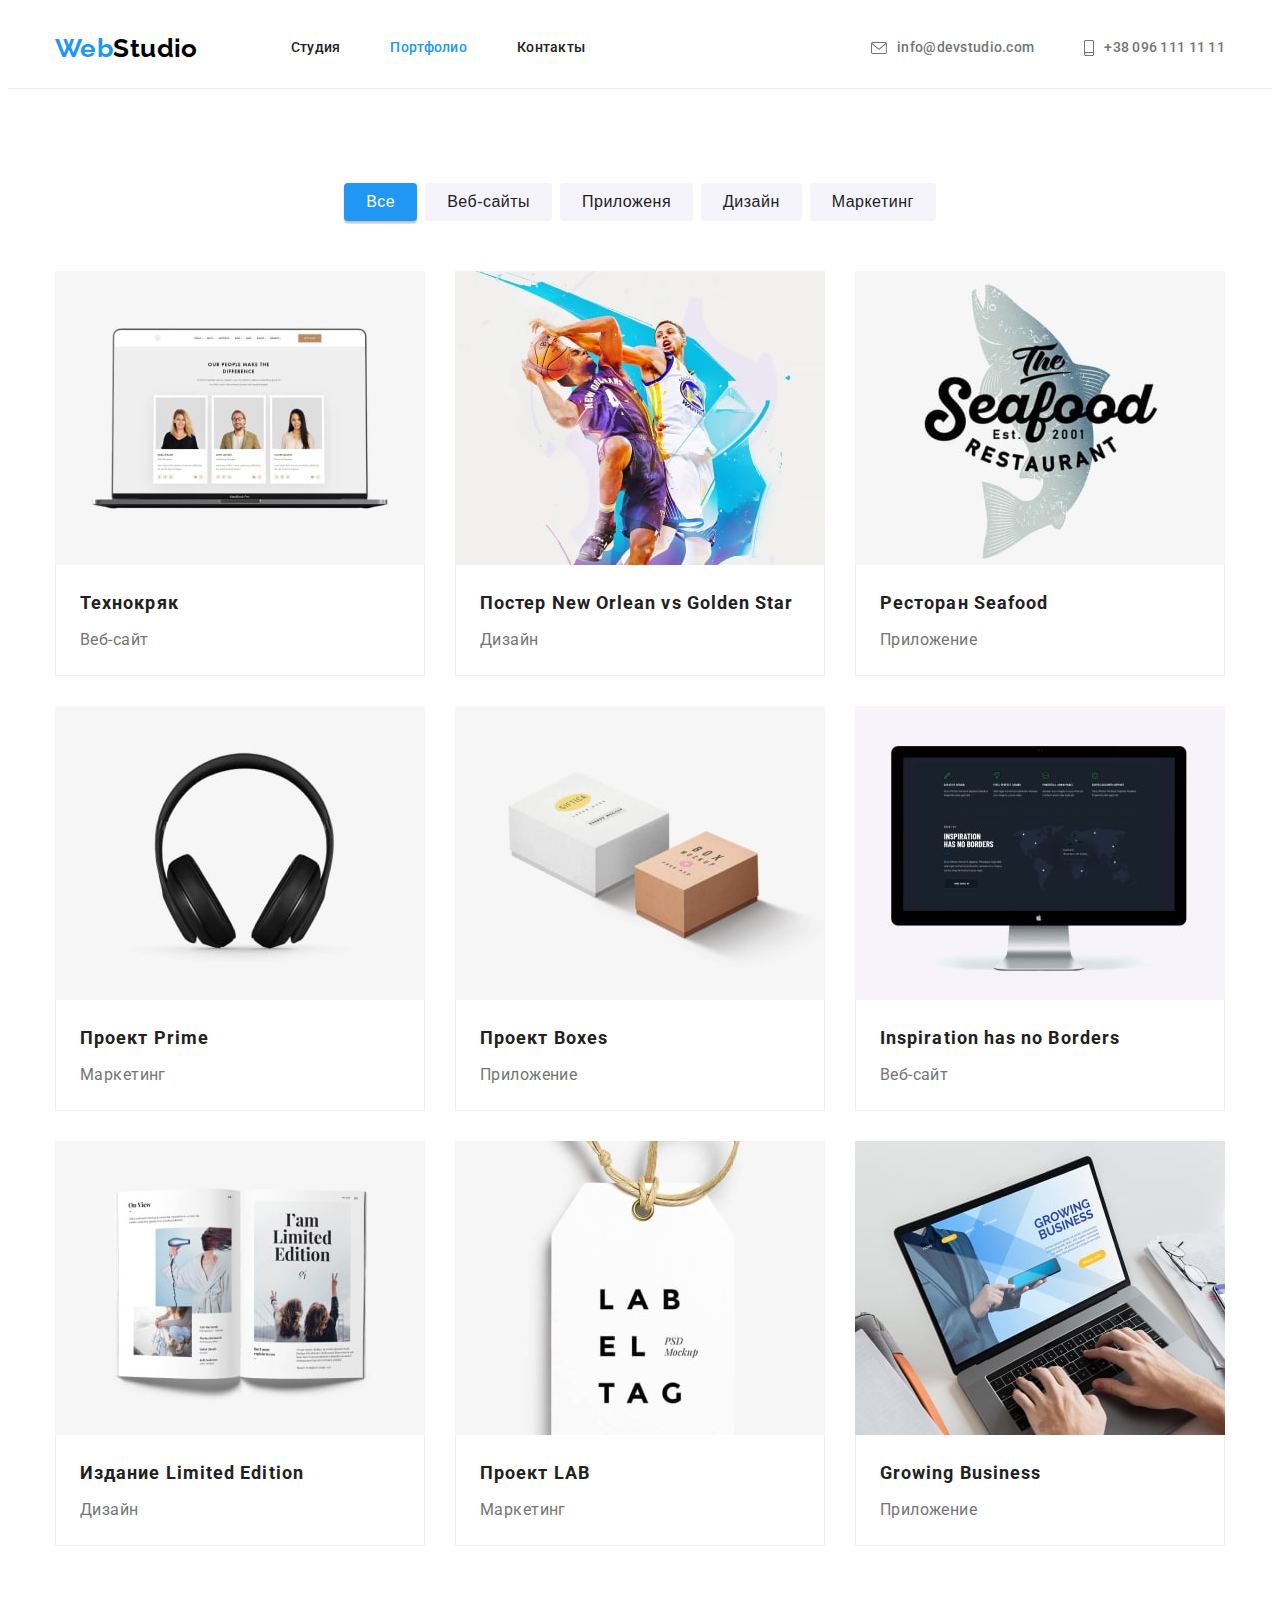
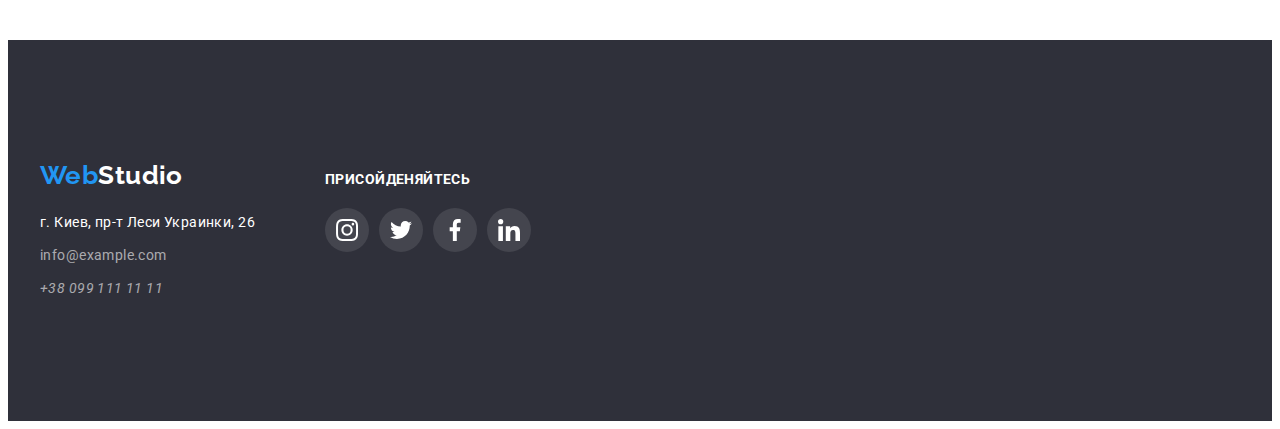
==== portfolio.html @ d9e4a41f "Initial commit" ====
<!DOCTYPE html>
<html lang="ru">
  <head>
    <meta charset="UTF-8" />
    <meta http-equiv="X-UA-Compatible" content="IE=edge" />
    <meta name="viewport" content="width=device-width, initial-scale=1.0" />
    <title>WebStudio</title>
    <link rel="preconnect" href="https://fonts.googleapis.com" />
    <link rel="preconnect" href="https://fonts.gstatic.com" crossorigin />
    <link
      rel="stylesheet"
      href="https://cdnjs.cloudflare.com/ajax/libs/modern-normalize/1.1.0/modern-normalize.min.css"
      integrity="sha512-wpPYUAdjBVSE4KJnH1VR1HeZfpl1ub8YT/NKx4PuQ5NmX2tKuGu6U/JRp5y+Y8XG2tV+wKQpNHVUX03MfMFn9Q=="
      crossorigin="anonymous"
      referrerpolicy="no-referrer"
    />
    <link
      href="https://fonts.googleapis.com/css2?family=Raleway:wght@700&family=Roboto:wght@400;500;700;900&display=swap"
      rel="stylesheet"
    />
    <link rel="stylesheet" href="./css/styles.css" />
  </head>
  <body>
    <!-------------------- header -------------------->
    <header class="header-portfolio">
      <div class="header-container container">
        <nav class="header-nav header-container">
          <a href="./index.html" class="header-logo logo link" lang="en"
            ><span class="logo-part">Web</span>Studio</a
          >
          <ul class="header-list list header-container">
            <li class="header-item">
              <a href="./index.html" class="header-link header link accent"
                >Студия</a
              >
            </li>
            <li class="header-item">
              <a
                href="./portfolio.html"
                class="header-link header link accent current"
                >Портфолио</a
              >
            </li>
            <li class="header-item">
              <a href="" class="header-link header link accent">Контакты</a>
            </li>
          </ul>
        </nav>
        <ul class="header-address list header-container">
          <li class="header-contact">
            <a
              href="mailto:info@devstudio.com"
              class="header-mail header link accent"
            >
              <svg class="mail-logo icon" width="16" height="12">
                <use href="./images/icon-svg.svg#icon-mail"></use>
              </svg>
              info@devstudio.com
            </a>
          </li>
          <li class="header-contact">
            <a href="tel:+380961111111" class="header-tel header link accent">
              <svg class="phone-logo icon" width="10" height="16">
                <use href="./images/icon-svg.svg#icon-phone"></use>
              </svg>
              +38 096 111 11 11</a
            >
          </li>
        </ul>
      </div>
    </header>
    <!-------------------- portfolio -------------------->
    <main>
      <section class="section">
        <div class="container">
          <h1 class="title-portfolio visually-hidden">portfolio</h1>
          <ul class="porfolio-list-button">
            <li class="porfolio-item list">
              <button type="button" class="portfolio-button portfolio-current">
                Все
              </button>
            </li>
            <li class="porfolio-item list">
              <button type="button" class="portfolio-button">Веб-сайты</button>
            </li>
            <li class="porfolio-item list">
              <button type="button" class="portfolio-button">Приложеня</button>
            </li>
            <li class="porfolio-item list">
              <button type="button" class="portfolio-button">Дизайн</button>
            </li>
            <li class="porfolio-item list">
              <button type="button" class="portfolio-button">Маркетинг</button>
            </li>
          </ul>
          <ul class="portfolio-list">
            <li class="portfolio-item-after list">
              <a href="" class="portfolio-link link">
                <img
                  src="./images/portfolio/technoquack.jpg"
                  alt="technoquack"
                  width="370"
                  height="294"
                  class="portfolio-img"
                />
                <div class="portfolio-card">
                  <h2 class="portfolio-title">Технокряк</h2>
                  <p class="portfolio-text">Веб-сайт</p>
                </div>
              </a>
            </li>
            <li class="portfolio-item-after list">
              <a href="" class="portfolio-link link">
                <img
                  src="./images/portfolio/neworleanvsgoldenstar.jpg"
                  alt="neworleanvsgoldenstar"
                  width="370"
                  height="294"
                  class="portfolio-img"
                />
                <div class="portfolio-card">
                  <h2 class="portfolio-title">
                    Постер New Orlean vs Golden Star
                  </h2>
                  <p class="portfolio-text">Дизайн</p>
                </div>
              </a>
            </li>
            <li class="portfolio-item-after list">
              <a href="" class="portfolio-link link">
                <img
                  src="./images/portfolio/seafood.jpg"
                  alt="seafood"
                  width="370"
                  height="294"
                  class="portfolio-img"
                />
                <div class="portfolio-card">
                  <h2 class="portfolio-title">Ресторан Seafood</h2>
                  <p class="portfolio-text">Приложение</p>
                </div>
              </a>
            </li>
            <li class="portfolio-item-after list">
              <a href="" class="portfolio-link link">
                <img
                  src="./images/portfolio/prime.jpg"
                  alt="prime"
                  width="370"
                  height="294"
                  class="portfolio-img"
                />
                <div class="portfolio-card">
                  <h2 class="portfolio-title">Проект Prime</h2>
                  <p class="portfolio-text">Маркетинг</p>
                </div>
              </a>
            </li>
            <li class="portfolio-item-after list">
              <a href="" class="portfolio-link link">
                <img
                  src="./images/portfolio/boxes.jpg"
                  alt="boxes"
                  width="370"
                  height="294"
                  class="portfolio-img"
                />
                <div class="portfolio-card">
                  <h2 class="portfolio-title">Проект Boxes</h2>
                  <p class="portfolio-text">Приложение</p>
                </div>
              </a>
            </li>
            <li class="portfolio-item-after list">
              <a href="" class="portfolio-link link">
                <img
                  src="./images/portfolio/inspirationborders.jpg"
                  alt="inspirationhasnoborders"
                  width="370"
                  height="294"
                  class="portfolio-img"
                />
                <div class="portfolio-card">
                  <h2 class="portfolio-title">Inspiration has no Borders</h2>
                  <p class="portfolio-text po">Веб-сайт</p>
                </div>
              </a>
            </li>
            <li class="portfolio-item-after list">
              <a href="" class="portfolio-link link">
                <img
                  src="./images/portfolio/limitededition.jpg"
                  alt="limitededition"
                  width="370"
                  height="294"
                  class="portfolio-img"
                />
                <div class="portfolio-card">
                  <h2 class="portfolio-title">Издание Limited Edition</h2>
                  <p class="portfolio-text">Дизайн</p>
                </div>
              </a>
            </li>
            <li class="portfolio-item-after list">
              <a href="" class="portfolio-link link">
                <img
                  src="./images/portfolio/lab.jpg"
                  alt="labproject"
                  width="370"
                  height="294"
                  class="portfolio-img"
                />
                <div class="portfolio-card">
                  <h2 class="portfolio-title">Проект LAB</h2>
                  <p class="portfolio-text">Маркетинг</p>
                </div>
              </a>
            </li>
            <li class="portfolio-item-after list">
              <a href="" class="portfolio-link link">
                <img
                  src="./images/portfolio/growingbusiness.jpg"
                  alt="growingbusiness"
                  width="370"
                  height="294"
                  class="portfolio-img"
                />
                <div class="portfolio-card">
                  <h2 class="portfolio-title">Growing Business</h2>
                  <p class="portfolio-text">Приложение</p>
                </div>
              </a>
            </li>
          </ul>
        </div>
      </section>
    </main>
    <!-----------------------contacts-footer-------------------->
      <div class="footer-container footer">
      <footer class="container footer footer-container ">
        <div class="footer-secsion " >
        <a href="./index.html" class="footer-logo logo link" lang="en"
            ><span class="logo-part">Web</span>Studio</a
          >
        <address class="contact-footer ">
          <ul class="contact-list list">
            <li class="contact-item">
              <a
                href="https://goo.gl/maps/FX4csDSYSpoSxQZz6"
                target="_blank"
                rel="noopener nofollow noreferrer"
                class="contact-link contact link btn-accent"
              >
                г. Киев, пр-т Леси Украинки, 26
              </a>
            </li>
            <li class="contact-item">
              <a href="mailto:info@example.com" class="contact-mail contact link btn-accent"
                >info@example.com</a
              >
            </li>
            <li class="contact-item">
              <a href="tel:+380991111111" class="contact-tel contact link btn-accent"
                >+38 099 111 11 11</a
              >
            </li>
          </ul>
          </address>
        </div>
        <!-------------------- contacts-footer-soc --------------------->
        <div>
          <p class="text-footer-soc">Присойденяйтесь</p>
            <ul class="list list-footer-soc">
              <li class="item-footer-soc">
                <a href="" target="_blank" rel="noreferrer nofollow noopener" class="link link-footer-soc">
                  <svg class="icon-footer-soc">
                    <use href="./images/icon-svg.svg#icon-instagram"></use>
                  </svg>
                </a>
              </li>
              <li class="item-footer-soc">
                <a href="" target="_blank" rel="noreferrer nofollow noopener" class="link link-footer-soc">
                  <svg class="icon-footer-soc">
                    <use href="./images/icon-svg.svg#icon-twitter"></use>
                  </svg>
                </a>
              </li>
              <li class="item-footer-soc">
                <a href="" target="_blank" rel="noreferrer nofollow noopener" class="link link-footer-soc">
                  <svg class="icon-footer-soc">
                    <use href="./images/icon-svg.svg#icon-facebook"></use>
                  </svg>
                </a>
              </li>
              <li class="item-footer-soc">
                <a href="" target="_blank" rel="noreferrer nofollow noopener" class="link link-footer-soc">
                  <svg class="icon-footer-soc">
                    <use href="./images/icon-svg.svg#icon-linkedin"></use>
                  </svg>
                </a>
              </li>
            </ul>
        </div>
      </div>
    </section>
    </body>
  </html>
---- css/styles.css ----
:root {
  --background-white-color: #fff;
  --accent-blue-color: #2196f3;
  --text-link-color: #212121;
  --logo-black-color: #000000;
  --hero-white-color: #fff;
  --background-hero-color: #2f303a; /*тимчасово*/
  --main-body-color: #757575;
  --btn-black-color: #212121;
  --btn-back-color: #2196f3;
  --btn-white-color: #fff;
  --header-link-color: #212121;
  --personal-back-color: #f5f4fa;
  --footer-contact-color: rgba(255, 255, 255, 0.6);
  --footer-text-white: #fff;
  --portfolio-btn-background-color: #f5f4fa;
  --portfolio-btn-txt-color: #212121;
  --btn-back-hover-color: #188ce8;
  --card-back-personal-color: #fff;
  --card-back-portfolio-color: #fff;
  --icon-color-back: #afb1b8;
  --footer-icon-color: #ffffff;
  --footer-icon-back: rgba(255, 255, 255, 0.1);
  --border-client-icon: #afb1b8;
  --client-icon: #afb1b8;
  --background-benefits-icon: #f5f4fa;
}
body {
  font-family: 'Roboto', sans-serif;
  letter-spacing: 0.03em;
  color: var(--main-body-color);
  font-size: 14px;
  background-color: var(--background-white-color);
}

p,
h1,
h2,
h3,
h4,
h5,
h6 {
  margin: 0;
}
ul {
  margin: 0;
  padding-left: 0;
}
img {
  display: block;
  max-width: 100%;
  height: auto;
}
button {
  display: block;
  margin: 0 auto;
  cursor: pointer;
  border: none;
  border-radius: 4px;
}
.container {
  width: 1200px;
  padding-left: 15px;
  padding-right: 15px;
  margin: 0 auto;
}
.section {
  padding-top: 94px;
  padding-bottom: 94px;
}
.list {
  margin: 0;
  padding-left: 0;
  list-style: none;
}
.link {
  text-decoration: none;
}
.visually-hidden {
  position: absolute;
  white-space: nowrap;
  width: 1px;
  height: 1px;
  overflow: hidden;
  border: 0;
  padding: 0;
  clip: rect(0 0 0 0);
  clip-path: inset(50%);
  margin: -1px;
}
*,
*::before,
*::after {
  box-sizing: border-box;
}

/*-------------------- header ---------------------*/
.header-container {
  display: flex;
  align-items: center;
}
.header-list {
  display: flex;
}
.header-list .header-item + .header-item {
  margin-left: 50px;
}
.header-logo {
  display: inline;
  margin-right: 93px;
}
.logo {
  font-family: 'Raleway', sans-serif;
  color: var(--logo-black-color);
  font-weight: 700;
  font-size: 26px;
  line-height: 1.19;
}
.title {
  font-weight: 700;
  font-size: 36px;
  line-height: 1.16;
  text-align: center;
  color: var(--text-link-color);
}
.header {
  display: flex;
  align-items: center;
  font-weight: 500;
  line-height: 1.14;
  letter-spacing: 0.02em;
}

.header-logo span {
  color: var(--accent-blue-color);
}
.header-link {
  display: block;
  padding-top: 32px;
  padding-bottom: 32px;

  color: var(--header-link-color);
}
.header-address {
  display: flex;
  margin-left: auto;
}
.header-address .header-contact + .header-contact {
  margin-left: 50px;
}
.accent:hover,
.accent:focus {
  color: var(--accent-blue-color);
}
.current {
  color: var(--accent-blue-color);
}
.header-mail,
.header-tel {
  color: var(--main-body-color);
}
.icon {
  margin-right: 10px;
  fill: currentColor;
}
/*-------------------- hero --------------------*/
.hero {
  text-align: center;
  background-color: var(--background-hero-color);
  background-image: linear-gradient(
      rgba(47, 48, 58, 0.4),
      rgba(47, 48, 58, 0.4)
    ),
    url(../images/hero-img.jpg);
  background-repeat: no-repeat;
  background-position: center;
  background-size: cover;
  max-width: 1600px;
  height: 600px;
  margin: 0 auto;

  padding-top: 200px;
  padding-bottom: 200px;
}
.hero-title {
  width: 696px;
  margin-left: auto;
  margin-right: auto;
  margin-bottom: 30px;
  font-weight: 900;
  font-size: 44px;
  line-height: 1.36;
  text-align: center;
  letter-spacing: 0.06em;
  text-transform: uppercase;
  color: var(--hero-white-color);
}
.hero-button {
  padding: 10px 32px;
  border: 0px;

  font-family: inherit;
  font-style: normal;
  font-weight: 700;
  font-size: 16px;
  line-height: 1.88;
  letter-spacing: 0.06em;
  color: var(--btn-white-color);
  background-color: var(--btn-back-color);
  cursor: pointer;
}
.hero-button:hover,
.hero-button:focus {
  background-color: var(--btn-back-hover-color);
  box-shadow: 0px 4px 4px rgba(0, 0, 0, 0.15);
}

/*-------------------- benefits --------------------*/
.benefits-list {
  display: flex;
  column-gap: 30px;
}
.benefits-img {
  display: flex;
  justify-content: center;
  align-items: center;
  gap: 30px;

  width: 270px;
  height: 120px;
  background-color: var(--background-benefits-icon);
  border-radius: 4px;
  margin-bottom: 30px;
}
.benefits-item {
  width: calc((100% - 90px) / 4);
}
.benefits-pre-text {
  margin-bottom: 10px;
  font-size: 14px;
  font-weight: 700;
  line-height: 1.14;
  color: var(--text-link-color);
  text-transform: uppercase;
}
.benefits-text {
  line-height: 1.71;
}
/*-------------------- inform --------------------*/
.inform {
  padding-top: 0;
}
.inform-list {
  display: flex;
  column-gap: 30px;
}
.inform-item {
  width: calc((100% - 60px) / 3);
}
.inform-title {
  margin-bottom: 50px;
}
/*-------------------- personal --------------------*/
.personal {
  background-color: var(--personal-back-color);
}
.personal-list {
  display: flex;
  column-gap: 30px;
}
.personal-item {
  width: calc((100% - 90px) / 4);
  max-width: 100%;
  height: auto;

  background: var(--card-back-personal-color);
  box-shadow: 0px 1px 3px rgba(0, 0, 0, 0.12), 0px 1px 1px rgba(0, 0, 0, 0.14),
    0px 2px 1px rgba(0, 0, 0, 0.2);
  border-radius: 0px 0px 4px 4px;
}
.card-team {
  padding: 30px 0;
}
.personal-name {
  margin-bottom: 10px;
  text-align: center;
  font-weight: 500;
  font-size: 16px;
  line-height: 1.18;
  color: var(--text-link-color);
}
.personal-text {
  text-align: center;
  font-size: 16px;
  line-height: 1.18;
  margin-bottom: 16px;
}
.personal-title {
  margin-bottom: 50px;
}
.personal-soc {
  display: flex;
  justify-content: center;
  gap: 10px;
}
.personal-soc-link {
  display: flex;
  align-items: center;
  justify-content: center;
  width: 44px;
  height: 44px;
  border-radius: 50%;
  color: var(--border-client-icon);
}
.personal-soc-icon {
  fill: currentColor;
  width: 20px;
  height: 20px;
}
.personal-soc-link:hover,
.personal-soc-link:focus {
  background-color: var(--accent-blue-color);
  color: var(--btn-white-color);
}

/*-----------------------client---------------------------- */
.title-client {
  margin-bottom: 50px;
}
.list-client {
  display: flex;
  justify-content: center;
  gap: 30px;
}
.client-link {
  display: flex;
  justify-content: center;
  align-items: center;
  border: 1px solid var(--border-client-icon);
  color: var(--client-icon);
  border-radius: 4px;
  width: 170px;
  height: 92px;
}
.client-link:hover,
.client-link:focus {
  border-color: var(--accent-blue-color);
  color: var(--accent-blue-color);
}

.client-icon {
  fill: currentColor;
  width: 106px;
  height: 60px;
}

/*------------------ contacts-footer ------------*/
.footer-container {
  display: flex;
  align-items: baseline;
}
.footer-secsion {
  margin-right: 70px;
}
.footer {
  background-color: var(--background-hero-color);
  padding: 60px 0;
}
.footer-logo {
  display: block;
  color: var(--hero-white-color);
  margin-bottom: 20px;
}
.logo-part {
  color: var(--accent-blue-color);
}
.contact-item:not(:last-child) {
  font-style: normal;
  margin-bottom: 9px;
}
.contact {
  line-height: 1.71;
}
.contact-mail,
.contact-tel {
  color: rgba(255, 255, 255, 0.6);
}
.contact-link {
  color: var(--footer-text-white);
}
.btn-accent:hover,
.btn-accent:focus {
  color: var(--accent-blue-color);
}

/* ----------------contacts-footer-soc------------------ */

.list-footer-soc {
  display: flex;
  gap: 10px;
}

.text-footer-soc {
  margin-bottom: 20px;

  font-weight: 700;
  font-size: 14px;
  line-height: 1.14;
  letter-spacing: 0.03em;
  text-transform: uppercase;
  color: var(--footer-text-white);
}
.link-footer-soc {
  display: flex;
  align-items: center;
  justify-content: center;
  color: var(--footer-icon-color);

  width: 44px;
  height: 44px;
  border-radius: 50%;
  background-color: var(--footer-icon-back);
  background-repeat: no-repeat;
  background-position: center;
  background-size: cover;
  max-width: 1600px;
  margin: 0 auto;
}
.link-footer-soc:hover,
.link-footer-soc:focus {
  background-color: var(--accent-blue-color);
}
.icon-footer-soc {
  width: 22px;
  height: 22px;
  fill: currentColor;
}
/*--------------------- portfolio --------------------*/
.header-portfolio {
  border-bottom: 1px solid #ececec;
}
.porfolio-list-button {
  display: flex;
  justify-content: center;
  margin-left: auto;
  margin-right: auto;
  margin-bottom: 50px;
  gap: 8px;
}
/* .porfolio-list-button > .porfolio-item:not(:last-child) {
  margin-right: 8px;
} */

.portfolio-list {
  display: flex;
  flex-wrap: wrap;
  gap: 30px;
}
.portfolio-link {
  display: block;
}
.portfolio-link:hover,
.portfolio-link:focus {
  box-shadow: 0px 1px 1px rgba(0, 0, 0, 0.12), 0px 4px 4px rgba(0, 0, 0, 0.06),
    1px 4px 6px rgba(0, 0, 0, 0.16);
}
.portfolio-item-after {
  width: calc((100% - 60px) / 3);
}

.portfolio-card {
  padding: 20px 24px;
  border: 1px solid #eeeeee;
  border-top: 0;
}
.portfolio-title {
  margin-bottom: 4px;

  font-weight: 700;
  font-size: 18px;
  line-height: 2;
  letter-spacing: 0.06em;
  color: var(--text-link-color);
}
.portfolio-text {
  font-size: 16px;
  line-height: 1.88;
  color: var(--main-body-color);
}

.portfolio-button {
  padding: 6px 22px;
  border-radius: 4px;
  border: 0;
  cursor: pointer;

  font-weight: 500;
  font-size: 16px;
  line-height: 1.62;
  background-color: var(--portfolio-btn-background-color);
  color: var(--portfolio-btn-txt-color);
  letter-spacing: 0.03em;
}

.portfolio-button:hover,
.portfolio-button:focus {
  background-color: var(--btn-back-color);
  color: var(--btn-white-color);
  box-shadow: 0px 3px 1px rgba(0, 0, 0, 0.1), 0px 1px 2px rgba(0, 0, 0, 0.08),
    0px 2px 2px rgba(0, 0, 0, 0.12);
}
.portfolio-current {
  background-color: var(--accent-blue-color);
  color: var(--btn-white-color);
  box-shadow: 0px 3px 1px rgba(0, 0, 0, 0.1), 0px 1px 2px rgba(0, 0, 0, 0.08),
    0px 2px 2px rgba(0, 0, 0, 0.12);
}
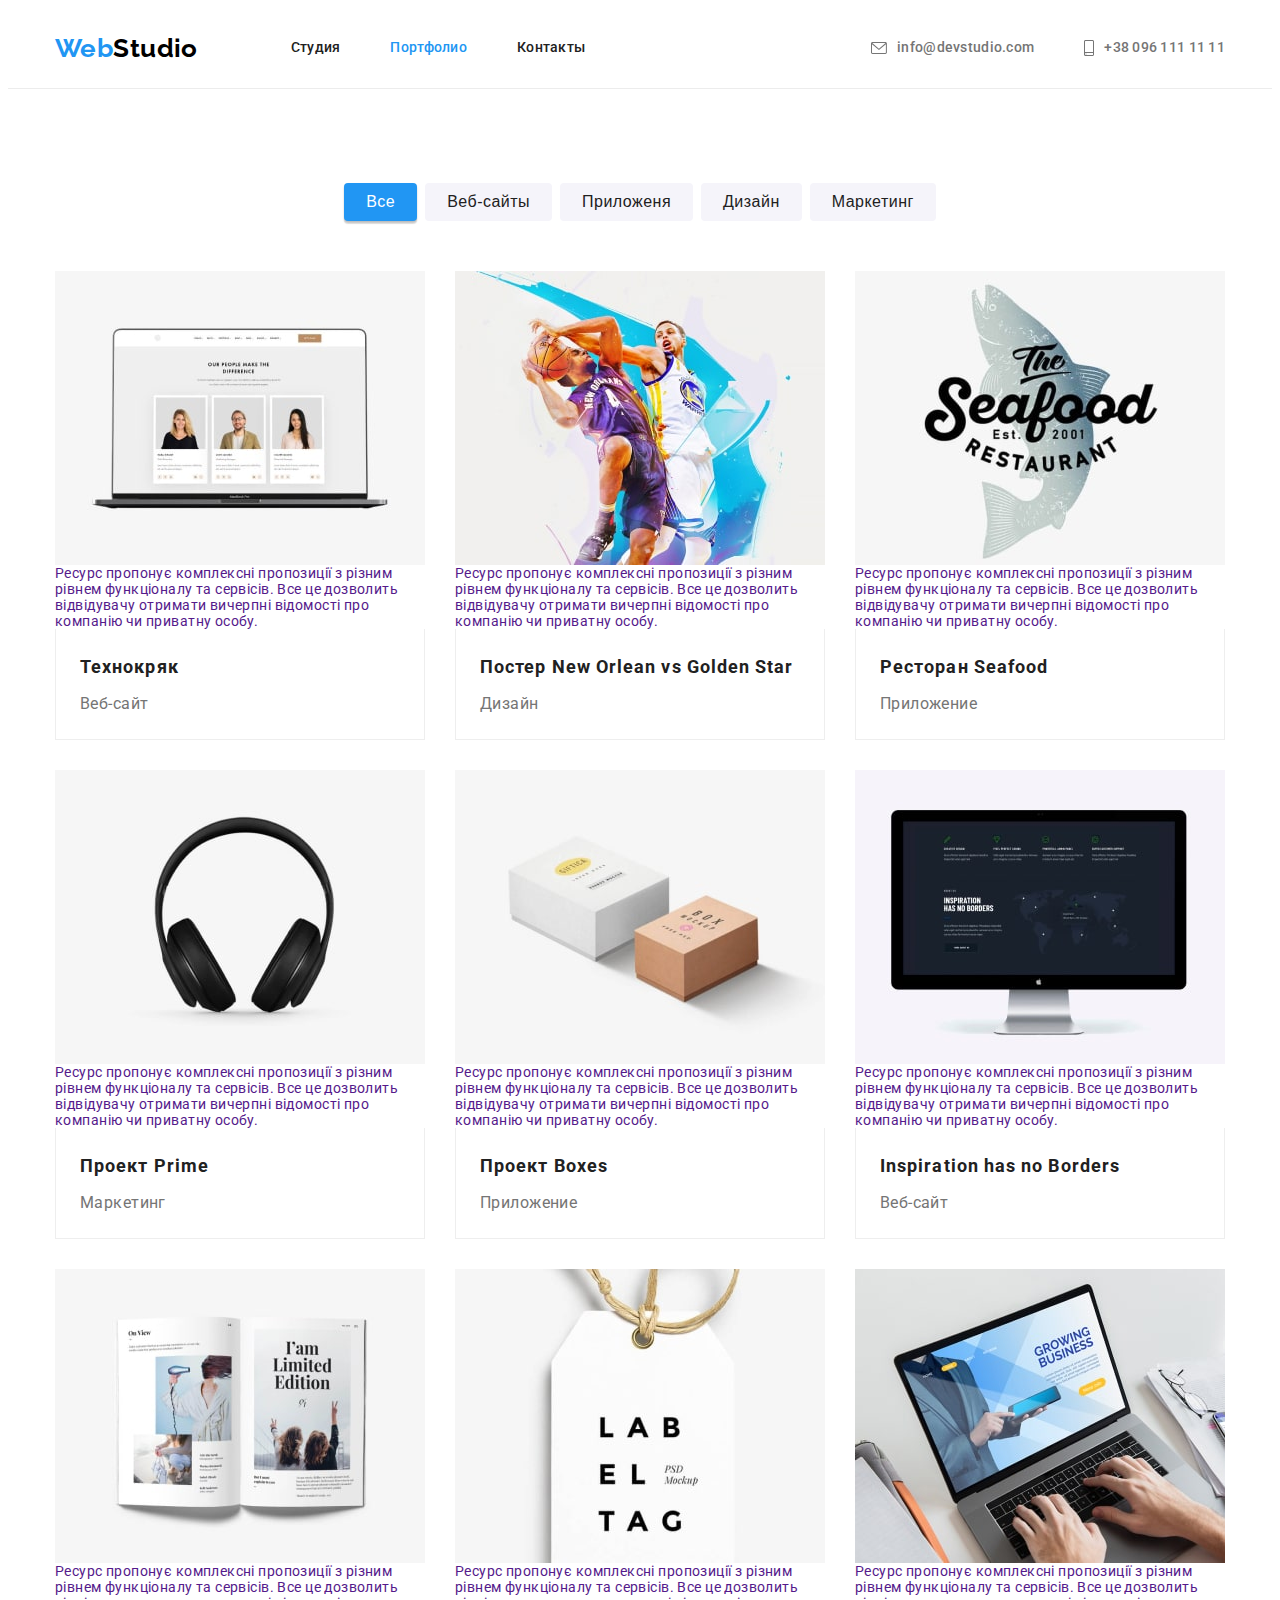
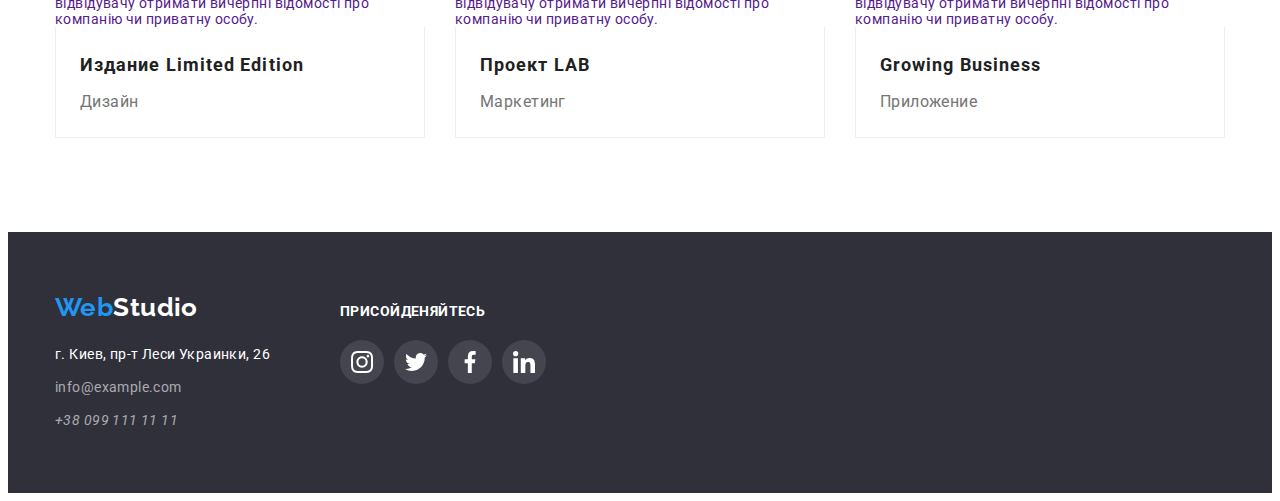
==== commit 76f85b30: "hm-5 finish 1 errore" ====
--- a/portfolio.html
+++ b/portfolio.html
@@ -96,6 +96,7 @@
           <ul class="portfolio-list">
             <li class="portfolio-item-after list">
               <a href="" class="portfolio-link link">
+                <div class="portfolio-thumb">
                 <img
                   src="./images/portfolio/technoquack.jpg"
                   alt="technoquack"
@@ -103,6 +104,8 @@
                   height="294"
                   class="portfolio-img"
                 />
+                <p class="porfolio-overlay">Ресурс пропонує комплексні пропозиції з різним рівнем функціоналу та сервісів. Все це дозволить відвідувачу отримати вичерпні відомості про компанію чи приватну особу.</p>
+                </div>
                 <div class="portfolio-card">
                   <h2 class="portfolio-title">Технокряк</h2>
                   <p class="portfolio-text">Веб-сайт</p>
@@ -111,6 +114,7 @@
             </li>
             <li class="portfolio-item-after list">
               <a href="" class="portfolio-link link">
+                <div class="portfolio-thumb">
                 <img
                   src="./images/portfolio/neworleanvsgoldenstar.jpg"
                   alt="neworleanvsgoldenstar"
@@ -118,6 +122,8 @@
                   height="294"
                   class="portfolio-img"
                 />
+                <p class="porfolio-overlay">Ресурс пропонує комплексні пропозиції з різним рівнем функціоналу та сервісів. Все це дозволить відвідувачу отримати вичерпні відомості про компанію чи приватну особу.</p>
+                </div>
                 <div class="portfolio-card">
                   <h2 class="portfolio-title">
                     Постер New Orlean vs Golden Star
@@ -128,6 +134,7 @@
             </li>
             <li class="portfolio-item-after list">
               <a href="" class="portfolio-link link">
+                <div class="portfolio-thumb">
                 <img
                   src="./images/portfolio/seafood.jpg"
                   alt="seafood"
@@ -135,6 +142,8 @@
                   height="294"
                   class="portfolio-img"
                 />
+                <p class="porfolio-overlay">Ресурс пропонує комплексні пропозиції з різним рівнем функціоналу та сервісів. Все це дозволить відвідувачу отримати вичерпні відомості про компанію чи приватну особу.</p>
+                </div>
                 <div class="portfolio-card">
                   <h2 class="portfolio-title">Ресторан Seafood</h2>
                   <p class="portfolio-text">Приложение</p>
@@ -143,6 +152,7 @@
             </li>
             <li class="portfolio-item-after list">
               <a href="" class="portfolio-link link">
+                <div class="portfolio-thumb">
                 <img
                   src="./images/portfolio/prime.jpg"
                   alt="prime"
@@ -150,6 +160,8 @@
                   height="294"
                   class="portfolio-img"
                 />
+                <p class="porfolio-overlay">Ресурс пропонує комплексні пропозиції з різним рівнем функціоналу та сервісів. Все це дозволить відвідувачу отримати вичерпні відомості про компанію чи приватну особу.</p>
+                </div>
                 <div class="portfolio-card">
                   <h2 class="portfolio-title">Проект Prime</h2>
                   <p class="portfolio-text">Маркетинг</p>
@@ -158,6 +170,7 @@
             </li>
             <li class="portfolio-item-after list">
               <a href="" class="portfolio-link link">
+                <div class="portfolio-thumb">
                 <img
                   src="./images/portfolio/boxes.jpg"
                   alt="boxes"
@@ -165,6 +178,8 @@
                   height="294"
                   class="portfolio-img"
                 />
+                <p class="porfolio-overlay">Ресурс пропонує комплексні пропозиції з різним рівнем функціоналу та сервісів. Все це дозволить відвідувачу отримати вичерпні відомості про компанію чи приватну особу.</p>
+                </div>
                 <div class="portfolio-card">
                   <h2 class="portfolio-title">Проект Boxes</h2>
                   <p class="portfolio-text">Приложение</p>
@@ -173,6 +188,7 @@
             </li>
             <li class="portfolio-item-after list">
               <a href="" class="portfolio-link link">
+                <div class="portfolio-thumb">
                 <img
                   src="./images/portfolio/inspirationborders.jpg"
                   alt="inspirationhasnoborders"
@@ -180,6 +196,8 @@
                   height="294"
                   class="portfolio-img"
                 />
+                <p class="porfolio-overlay">Ресурс пропонує комплексні пропозиції з різним рівнем функціоналу та сервісів. Все це дозволить відвідувачу отримати вичерпні відомості про компанію чи приватну особу.</p>
+                </div>
                 <div class="portfolio-card">
                   <h2 class="portfolio-title">Inspiration has no Borders</h2>
                   <p class="portfolio-text po">Веб-сайт</p>
@@ -188,6 +206,7 @@
             </li>
             <li class="portfolio-item-after list">
               <a href="" class="portfolio-link link">
+                <div class="portfolio-thumb">
                 <img
                   src="./images/portfolio/limitededition.jpg"
                   alt="limitededition"
@@ -195,6 +214,8 @@
                   height="294"
                   class="portfolio-img"
                 />
+                <p class="porfolio-overlay">Ресурс пропонує комплексні пропозиції з різним рівнем функціоналу та сервісів. Все це дозволить відвідувачу отримати вичерпні відомості про компанію чи приватну особу.</p>
+                </div>
                 <div class="portfolio-card">
                   <h2 class="portfolio-title">Издание Limited Edition</h2>
                   <p class="portfolio-text">Дизайн</p>
@@ -203,6 +224,7 @@
             </li>
             <li class="portfolio-item-after list">
               <a href="" class="portfolio-link link">
+                <div class="portfolio-thumb">
                 <img
                   src="./images/portfolio/lab.jpg"
                   alt="labproject"
@@ -210,6 +232,8 @@
                   height="294"
                   class="portfolio-img"
                 />
+                <p class="porfolio-overlay">Ресурс пропонує комплексні пропозиції з різним рівнем функціоналу та сервісів. Все це дозволить відвідувачу отримати вичерпні відомості про компанію чи приватну особу.</p>
+                </div>
                 <div class="portfolio-card">
                   <h2 class="portfolio-title">Проект LAB</h2>
                   <p class="portfolio-text">Маркетинг</p>
@@ -218,6 +242,7 @@
             </li>
             <li class="portfolio-item-after list">
               <a href="" class="portfolio-link link">
+                <div class="portfolio-thumb">
                 <img
                   src="./images/portfolio/growingbusiness.jpg"
                   alt="growingbusiness"
@@ -225,6 +250,8 @@
                   height="294"
                   class="portfolio-img"
                 />
+                <p class="porfolio-overlay">Ресурс пропонує комплексні пропозиції з різним рівнем функціоналу та сервісів. Все це дозволить відвідувачу отримати вичерпні відомості про компанію чи приватну особу.</p>
+                </div>
                 <div class="portfolio-card">
                   <h2 class="portfolio-title">Growing Business</h2>
                   <p class="portfolio-text">Приложение</p>
@@ -236,8 +263,8 @@
       </section>
     </main>
     <!-----------------------contacts-footer-------------------->
-      <div class="footer-container footer">
-      <footer class="container footer footer-container ">
+      <footer class="footer ">
+        <div class="footer-container container">
         <div class="footer-secsion " >
         <a href="./index.html" class="footer-logo logo link" lang="en"
             ><span class="logo-part">Web</span>Studio</a
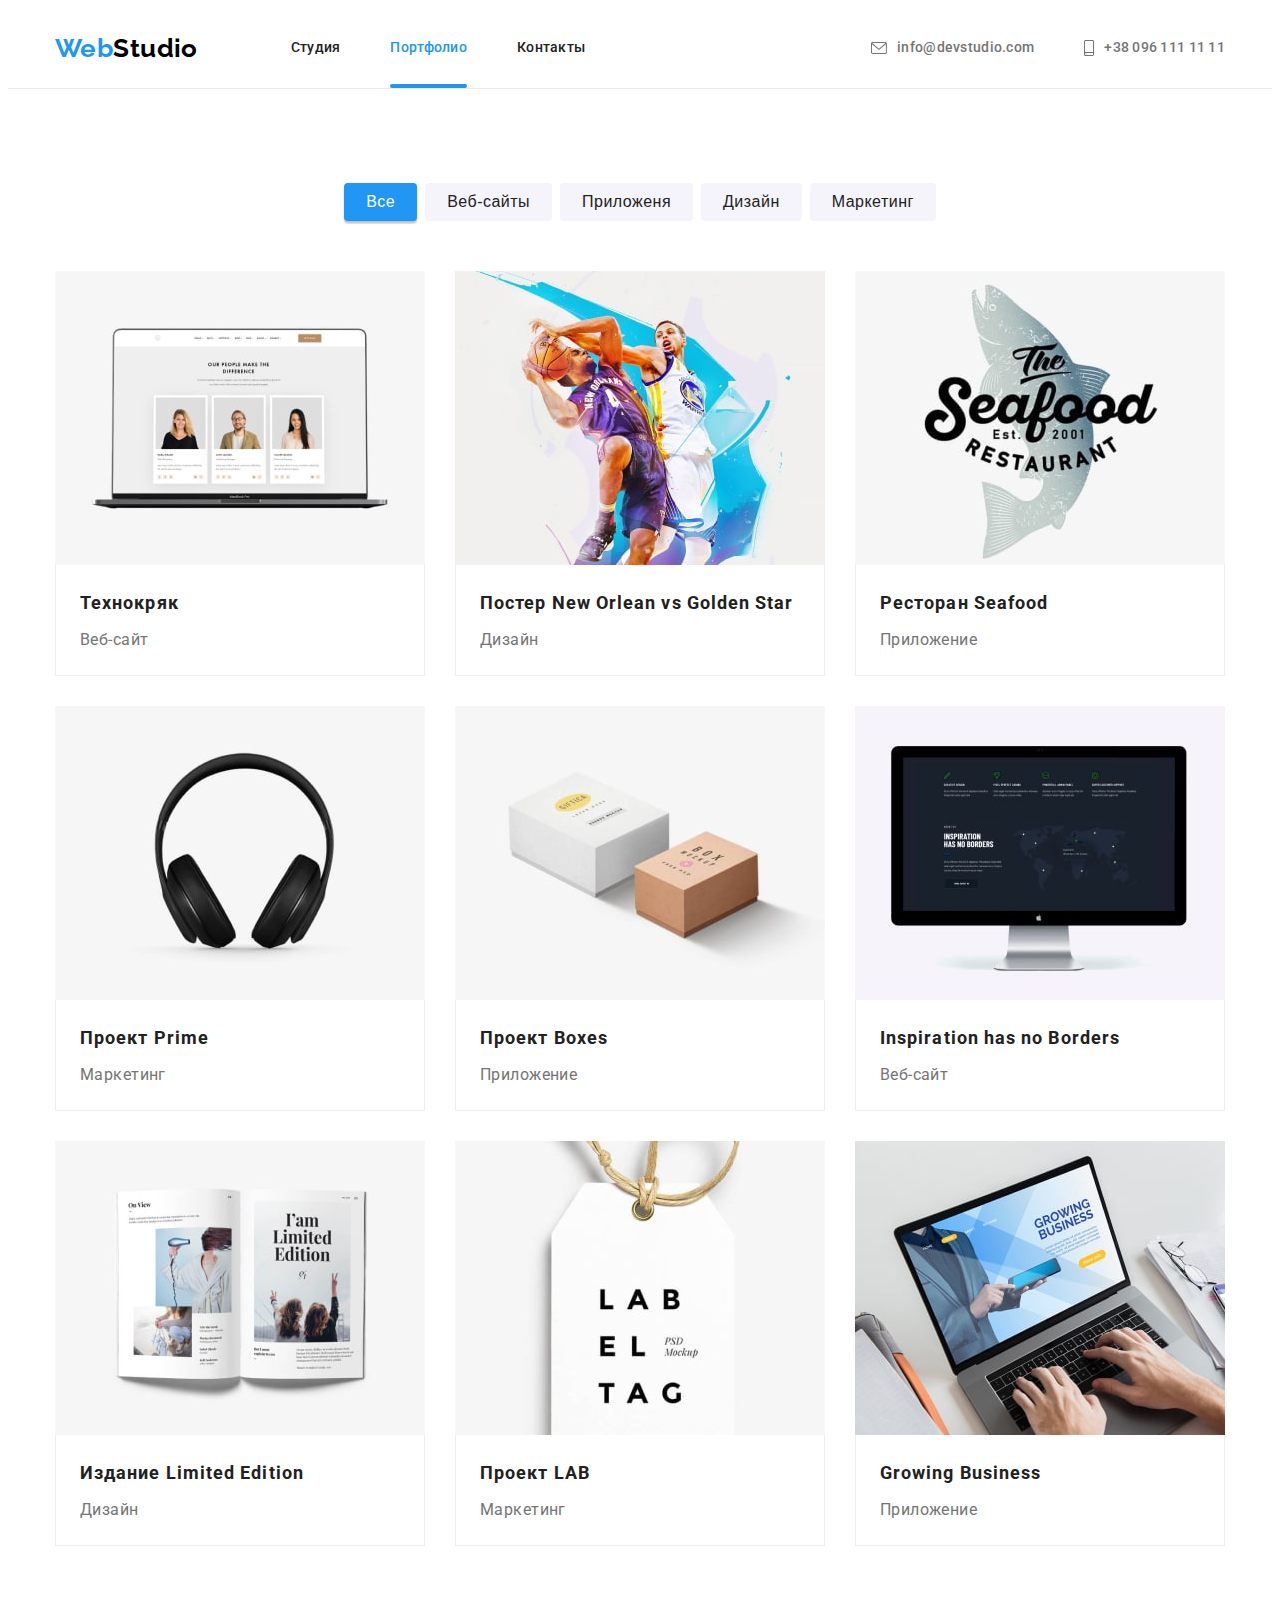
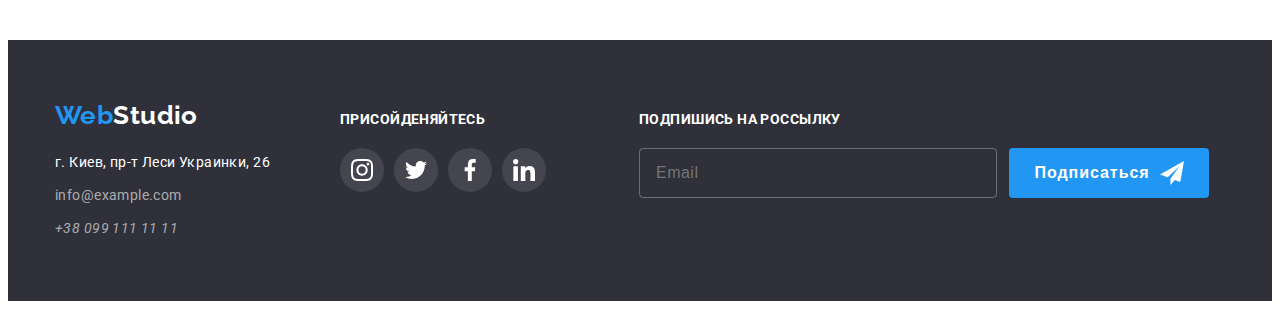
==== commit 22a719ec: "HM5" ====
--- a/portfolio.html
+++ b/portfolio.html
@@ -97,14 +97,18 @@
             <li class="portfolio-item-after list">
               <a href="" class="portfolio-link link">
                 <div class="portfolio-thumb">
-                <img
-                  src="./images/portfolio/technoquack.jpg"
-                  alt="technoquack"
-                  width="370"
-                  height="294"
-                  class="portfolio-img"
-                />
-                <p class="porfolio-overlay">Ресурс пропонує комплексні пропозиції з різним рівнем функціоналу та сервісів. Все це дозволить відвідувачу отримати вичерпні відомості про компанію чи приватну особу.</p>
+                  <img
+                    src="./images/portfolio/technoquack.jpg"
+                    alt="technoquack"
+                    width="370"
+                    height="294"
+                    class="portfolio-img"
+                  />
+                  <p class="porfolio-overlay">
+                    Ресурс пропонує комплексні пропозиції з різним рівнем
+                    функціоналу та сервісів. Все це дозволить відвідувачу
+                    отримати вичерпні відомості про компанію чи приватну особу.
+                  </p>
                 </div>
                 <div class="portfolio-card">
                   <h2 class="portfolio-title">Технокряк</h2>
@@ -115,14 +119,18 @@
             <li class="portfolio-item-after list">
               <a href="" class="portfolio-link link">
                 <div class="portfolio-thumb">
-                <img
-                  src="./images/portfolio/neworleanvsgoldenstar.jpg"
-                  alt="neworleanvsgoldenstar"
-                  width="370"
-                  height="294"
-                  class="portfolio-img"
-                />
-                <p class="porfolio-overlay">Ресурс пропонує комплексні пропозиції з різним рівнем функціоналу та сервісів. Все це дозволить відвідувачу отримати вичерпні відомості про компанію чи приватну особу.</p>
+                  <img
+                    src="./images/portfolio/neworleanvsgoldenstar.jpg"
+                    alt="neworleanvsgoldenstar"
+                    width="370"
+                    height="294"
+                    class="portfolio-img"
+                  />
+                  <p class="porfolio-overlay">
+                    Ресурс пропонує комплексні пропозиції з різним рівнем
+                    функціоналу та сервісів. Все це дозволить відвідувачу
+                    отримати вичерпні відомості про компанію чи приватну особу.
+                  </p>
                 </div>
                 <div class="portfolio-card">
                   <h2 class="portfolio-title">
@@ -135,14 +143,18 @@
             <li class="portfolio-item-after list">
               <a href="" class="portfolio-link link">
                 <div class="portfolio-thumb">
-                <img
-                  src="./images/portfolio/seafood.jpg"
-                  alt="seafood"
-                  width="370"
-                  height="294"
-                  class="portfolio-img"
-                />
-                <p class="porfolio-overlay">Ресурс пропонує комплексні пропозиції з різним рівнем функціоналу та сервісів. Все це дозволить відвідувачу отримати вичерпні відомості про компанію чи приватну особу.</p>
+                  <img
+                    src="./images/portfolio/seafood.jpg"
+                    alt="seafood"
+                    width="370"
+                    height="294"
+                    class="portfolio-img"
+                  />
+                  <p class="porfolio-overlay">
+                    Ресурс пропонує комплексні пропозиції з різним рівнем
+                    функціоналу та сервісів. Все це дозволить відвідувачу
+                    отримати вичерпні відомості про компанію чи приватну особу.
+                  </p>
                 </div>
                 <div class="portfolio-card">
                   <h2 class="portfolio-title">Ресторан Seafood</h2>
@@ -153,14 +165,18 @@
             <li class="portfolio-item-after list">
               <a href="" class="portfolio-link link">
                 <div class="portfolio-thumb">
-                <img
-                  src="./images/portfolio/prime.jpg"
-                  alt="prime"
-                  width="370"
-                  height="294"
-                  class="portfolio-img"
-                />
-                <p class="porfolio-overlay">Ресурс пропонує комплексні пропозиції з різним рівнем функціоналу та сервісів. Все це дозволить відвідувачу отримати вичерпні відомості про компанію чи приватну особу.</p>
+                  <img
+                    src="./images/portfolio/prime.jpg"
+                    alt="prime"
+                    width="370"
+                    height="294"
+                    class="portfolio-img"
+                  />
+                  <p class="porfolio-overlay">
+                    Ресурс пропонує комплексні пропозиції з різним рівнем
+                    функціоналу та сервісів. Все це дозволить відвідувачу
+                    отримати вичерпні відомості про компанію чи приватну особу.
+                  </p>
                 </div>
                 <div class="portfolio-card">
                   <h2 class="portfolio-title">Проект Prime</h2>
@@ -171,14 +187,18 @@
             <li class="portfolio-item-after list">
               <a href="" class="portfolio-link link">
                 <div class="portfolio-thumb">
-                <img
-                  src="./images/portfolio/boxes.jpg"
-                  alt="boxes"
-                  width="370"
-                  height="294"
-                  class="portfolio-img"
-                />
-                <p class="porfolio-overlay">Ресурс пропонує комплексні пропозиції з різним рівнем функціоналу та сервісів. Все це дозволить відвідувачу отримати вичерпні відомості про компанію чи приватну особу.</p>
+                  <img
+                    src="./images/portfolio/boxes.jpg"
+                    alt="boxes"
+                    width="370"
+                    height="294"
+                    class="portfolio-img"
+                  />
+                  <p class="porfolio-overlay">
+                    Ресурс пропонує комплексні пропозиції з різним рівнем
+                    функціоналу та сервісів. Все це дозволить відвідувачу
+                    отримати вичерпні відомості про компанію чи приватну особу.
+                  </p>
                 </div>
                 <div class="portfolio-card">
                   <h2 class="portfolio-title">Проект Boxes</h2>
@@ -189,14 +209,18 @@
             <li class="portfolio-item-after list">
               <a href="" class="portfolio-link link">
                 <div class="portfolio-thumb">
-                <img
-                  src="./images/portfolio/inspirationborders.jpg"
-                  alt="inspirationhasnoborders"
-                  width="370"
-                  height="294"
-                  class="portfolio-img"
-                />
-                <p class="porfolio-overlay">Ресурс пропонує комплексні пропозиції з різним рівнем функціоналу та сервісів. Все це дозволить відвідувачу отримати вичерпні відомості про компанію чи приватну особу.</p>
+                  <img
+                    src="./images/portfolio/inspirationborders.jpg"
+                    alt="inspirationhasnoborders"
+                    width="370"
+                    height="294"
+                    class="portfolio-img"
+                  />
+                  <p class="porfolio-overlay">
+                    Ресурс пропонує комплексні пропозиції з різним рівнем
+                    функціоналу та сервісів. Все це дозволить відвідувачу
+                    отримати вичерпні відомості про компанію чи приватну особу.
+                  </p>
                 </div>
                 <div class="portfolio-card">
                   <h2 class="portfolio-title">Inspiration has no Borders</h2>
@@ -207,14 +231,18 @@
             <li class="portfolio-item-after list">
               <a href="" class="portfolio-link link">
                 <div class="portfolio-thumb">
-                <img
-                  src="./images/portfolio/limitededition.jpg"
-                  alt="limitededition"
-                  width="370"
-                  height="294"
-                  class="portfolio-img"
-                />
-                <p class="porfolio-overlay">Ресурс пропонує комплексні пропозиції з різним рівнем функціоналу та сервісів. Все це дозволить відвідувачу отримати вичерпні відомості про компанію чи приватну особу.</p>
+                  <img
+                    src="./images/portfolio/limitededition.jpg"
+                    alt="limitededition"
+                    width="370"
+                    height="294"
+                    class="portfolio-img"
+                  />
+                  <p class="porfolio-overlay">
+                    Ресурс пропонує комплексні пропозиції з різним рівнем
+                    функціоналу та сервісів. Все це дозволить відвідувачу
+                    отримати вичерпні відомості про компанію чи приватну особу.
+                  </p>
                 </div>
                 <div class="portfolio-card">
                   <h2 class="portfolio-title">Издание Limited Edition</h2>
@@ -225,14 +253,18 @@
             <li class="portfolio-item-after list">
               <a href="" class="portfolio-link link">
                 <div class="portfolio-thumb">
-                <img
-                  src="./images/portfolio/lab.jpg"
-                  alt="labproject"
-                  width="370"
-                  height="294"
-                  class="portfolio-img"
-                />
-                <p class="porfolio-overlay">Ресурс пропонує комплексні пропозиції з різним рівнем функціоналу та сервісів. Все це дозволить відвідувачу отримати вичерпні відомості про компанію чи приватну особу.</p>
+                  <img
+                    src="./images/portfolio/lab.jpg"
+                    alt="labproject"
+                    width="370"
+                    height="294"
+                    class="portfolio-img"
+                  />
+                  <p class="porfolio-overlay">
+                    Ресурс пропонує комплексні пропозиції з різним рівнем
+                    функціоналу та сервісів. Все це дозволить відвідувачу
+                    отримати вичерпні відомості про компанію чи приватну особу.
+                  </p>
                 </div>
                 <div class="portfolio-card">
                   <h2 class="portfolio-title">Проект LAB</h2>
@@ -243,14 +275,18 @@
             <li class="portfolio-item-after list">
               <a href="" class="portfolio-link link">
                 <div class="portfolio-thumb">
-                <img
-                  src="./images/portfolio/growingbusiness.jpg"
-                  alt="growingbusiness"
-                  width="370"
-                  height="294"
-                  class="portfolio-img"
-                />
-                <p class="porfolio-overlay">Ресурс пропонує комплексні пропозиції з різним рівнем функціоналу та сервісів. Все це дозволить відвідувачу отримати вичерпні відомості про компанію чи приватну особу.</p>
+                  <img
+                    src="./images/portfolio/growingbusiness.jpg"
+                    alt="growingbusiness"
+                    width="370"
+                    height="294"
+                    class="portfolio-img"
+                  />
+                  <p class="porfolio-overlay">
+                    Ресурс пропонує комплексні пропозиції з різним рівнем
+                    функціоналу та сервісів. Все це дозволить відвідувачу
+                    отримати вичерпні відомості про компанію чи приватну особу.
+                  </p>
                 </div>
                 <div class="portfolio-card">
                   <h2 class="portfolio-title">Growing Business</h2>
@@ -263,72 +299,113 @@
       </section>
     </main>
     <!-----------------------contacts-footer-------------------->
-      <footer class="footer ">
-        <div class="footer-container container">
-        <div class="footer-secsion " >
-        <a href="./index.html" class="footer-logo logo link" lang="en"
+    <footer class="footer">
+      <div class="footer-container container">
+        <div class="footer-secsion">
+          <a href="./index.html" class="footer-logo logo link" lang="en"
             ><span class="logo-part">Web</span>Studio</a
           >
-        <address class="contact-footer ">
-          <ul class="contact-list list">
-            <li class="contact-item">
-              <a
-                href="https://goo.gl/maps/FX4csDSYSpoSxQZz6"
-                target="_blank"
-                rel="noopener nofollow noreferrer"
-                class="contact-link contact link btn-accent"
-              >
-                г. Киев, пр-т Леси Украинки, 26
-              </a>
-            </li>
-            <li class="contact-item">
-              <a href="mailto:info@example.com" class="contact-mail contact link btn-accent"
-                >info@example.com</a
-              >
-            </li>
-            <li class="contact-item">
-              <a href="tel:+380991111111" class="contact-tel contact link btn-accent"
-                >+38 099 111 11 11</a
-              >
-            </li>
-          </ul>
+          <address class="contact-footer">
+            <ul class="contact-list list">
+              <li class="contact-item">
+                <a
+                  href="https://goo.gl/maps/FX4csDSYSpoSxQZz6"
+                  target="_blank"
+                  rel="noopener nofollow noreferrer"
+                  class="contact-link contact link btn-accent"
+                >
+                  г. Киев, пр-т Леси Украинки, 26
+                </a>
+              </li>
+              <li class="contact-item">
+                <a
+                  href="mailto:info@example.com"
+                  class="contact-mail contact link btn-accent"
+                  >info@example.com</a
+                >
+              </li>
+              <li class="contact-item">
+                <a
+                  href="tel:+380991111111"
+                  class="contact-tel contact link btn-accent"
+                  >+38 099 111 11 11</a
+                >
+              </li>
+            </ul>
           </address>
         </div>
         <!-------------------- contacts-footer-soc --------------------->
-        <div>
+        <div class="contacts-footer-soc">
           <p class="text-footer-soc">Присойденяйтесь</p>
-            <ul class="list list-footer-soc">
-              <li class="item-footer-soc">
-                <a href="" target="_blank" rel="noreferrer nofollow noopener" class="link link-footer-soc">
-                  <svg class="icon-footer-soc">
-                    <use href="./images/icon-svg.svg#icon-instagram"></use>
-                  </svg>
-                </a>
-              </li>
-              <li class="item-footer-soc">
-                <a href="" target="_blank" rel="noreferrer nofollow noopener" class="link link-footer-soc">
-                  <svg class="icon-footer-soc">
-                    <use href="./images/icon-svg.svg#icon-twitter"></use>
-                  </svg>
-                </a>
-              </li>
-              <li class="item-footer-soc">
-                <a href="" target="_blank" rel="noreferrer nofollow noopener" class="link link-footer-soc">
-                  <svg class="icon-footer-soc">
-                    <use href="./images/icon-svg.svg#icon-facebook"></use>
-                  </svg>
-                </a>
-              </li>
-              <li class="item-footer-soc">
-                <a href="" target="_blank" rel="noreferrer nofollow noopener" class="link link-footer-soc">
-                  <svg class="icon-footer-soc">
-                    <use href="./images/icon-svg.svg#icon-linkedin"></use>
-                  </svg>
-                </a>
-              </li>
-            </ul>
+          <ul class="list list-footer-soc">
+            <li class="item-footer-soc">
+              <a
+                href=""
+                target="_blank"
+                rel="noreferrer nofollow noopener"
+                class="link link-footer-soc"
+              >
+                <svg class="icon-footer-soc">
+                  <use href="./images/icon-svg.svg#icon-instagram"></use>
+                </svg>
+              </a>
+            </li>
+            <li class="item-footer-soc">
+              <a
+                href=""
+                target="_blank"
+                rel="noreferrer nofollow noopener"
+                class="link link-footer-soc"
+              >
+                <svg class="icon-footer-soc">
+                  <use href="./images/icon-svg.svg#icon-twitter"></use>
+                </svg>
+              </a>
+            </li>
+            <li class="item-footer-soc">
+              <a
+                href=""
+                target="_blank"
+                rel="noreferrer nofollow noopener"
+                class="link link-footer-soc"
+              >
+                <svg class="icon-footer-soc">
+                  <use href="./images/icon-svg.svg#icon-facebook"></use>
+                </svg>
+              </a>
+            </li>
+            <li class="item-footer-soc">
+              <a
+                href=""
+                target="_blank"
+                rel="noreferrer nofollow noopener"
+                class="link link-footer-soc"
+              >
+                <svg class="icon-footer-soc">
+                  <use href="./images/icon-svg.svg#icon-linkedin"></use>
+                </svg>
+              </a>
+            </li>
+          </ul>
+        </div>
+        <!-------------------- subscription-tg  --------------------->
+        <div class="">
+          <p class="footer-email-tg">Подпишись на россылку</p>
+          <form class="thumb-subscription">
+            <input
+              type="email"
+              name="email-telegream"
+              class="subscription-tg"
+              placeholder="Email"
+            />
+            <button type="submit" class="button-tg">
+              Подписаться<svg class="icon-tg" width="24" height="24">
+                <use href="./images/icon-svg.svg#icon-send"></use>
+              </svg>
+            </button>
+          </form>
         </div>
       </div>
-    </section>
-    </body>
-  </html>+    </footer>
+  </body>
+</html>
--- a/css/styles.css
+++ b/css/styles.css
@@ -24,6 +24,10 @@
   --border-client-icon: #afb1b8;
   --client-icon: #afb1b8;
   --background-benefits-icon: #f5f4fa;
+  --back-inform-text-color: rgba(47, 48, 58, 0.8);
+  --timing-function: cubic-bezier(0.4, 0, 0.2, 1);
+  --backdrop-back-color: rgba(0, 0, 0, 0.2);
+  --moadal-title-color: #212121;
 }
 body {
   font-family: 'Roboto', sans-serif;
@@ -129,12 +133,16 @@
   font-weight: 500;
   line-height: 1.14;
   letter-spacing: 0.02em;
+  transition-property: color;
+  transition-duration: 250ms;
+  transition-timing-function: cubic-bezier(0.4, 0, 0.2, 1);
 }
 
 .header-logo span {
   color: var(--accent-blue-color);
 }
 .header-link {
+  position: relative;
   display: block;
   padding-top: 32px;
   padding-bottom: 32px;
@@ -152,9 +160,7 @@
 .accent:focus {
   color: var(--accent-blue-color);
 }
-.current {
-  color: var(--accent-blue-color);
-}
+
 .header-mail,
 .header-tel {
   color: var(--main-body-color);
@@ -163,6 +169,21 @@
   margin-right: 10px;
   fill: currentColor;
 }
+.current {
+  color: var(--accent-blue-color);
+}
+.current::after {
+  content: '';
+  position: absolute;
+  left: 0;
+  bottom: 0;
+  display: block;
+  width: 100%;
+  height: 4px;
+  border-radius: 2px;
+  background: var(--accent-blue-color);
+}
+
 /*-------------------- hero --------------------*/
 .hero {
   text-align: center;
@@ -260,6 +281,27 @@
 .inform-title {
   margin-bottom: 50px;
 }
+.inform-img-thumb {
+  position: relative;
+}
+.text-inform {
+  position: absolute;
+  display: flex;
+  justify-content: center;
+  align-items: center;
+  bottom: 0;
+  width: 370px;
+  height: 70px;
+
+  font-weight: 700;
+  font-size: 14px;
+  line-height: 1.14;
+  letter-spacing: 0.03em;
+  text-transform: uppercase;
+
+  color: var(--btn-white-color);
+  background: var(--back-inform-text-color);
+}
 /*-------------------- personal --------------------*/
 .personal {
   background-color: var(--personal-back-color);
@@ -311,6 +353,9 @@
   height: 44px;
   border-radius: 50%;
   color: var(--border-client-icon);
+  transition-property: color, background-color;
+  transition-duration: 250ms;
+  transition-timing-function: cubic-bezier(0.4, 0, 0.2, 1);
 }
 .personal-soc-icon {
   fill: currentColor;
@@ -341,6 +386,9 @@
   border-radius: 4px;
   width: 170px;
   height: 92px;
+  transition-property: color, border-color;
+  transition-duration: 250ms;
+  transition-timing-function: cubic-bezier(0.4, 0, 0.2, 1);
 }
 .client-link:hover,
 .client-link:focus {
@@ -395,6 +443,9 @@
 
 /* ----------------contacts-footer-soc------------------ */
 
+.contacts-footer-soc {
+  margin-right: 93px;
+}
 .list-footer-soc {
   display: flex;
   gap: 10px;
@@ -415,6 +466,9 @@
   align-items: center;
   justify-content: center;
   color: var(--footer-icon-color);
+  transition-property: background-color;
+  transition-duration: 250ms;
+  transition-timing-function: cubic-bezier(0.4, 0, 0.2, 1);
 
   width: 44px;
   height: 44px;
@@ -435,6 +489,69 @@
   height: 22px;
   fill: currentColor;
 }
+/*--------------------- subscription-tg --------------------*/
+
+.footer-email-tg {
+  font-weight: 700;
+  font-size: 14px;
+  line-height: 1.14;
+  letter-spacing: 0.03em;
+  text-transform: uppercase;
+  margin-bottom: 20px;
+  color: var(--btn-white-color);
+}
+.thumb-subscription {
+  position: relative;
+  display: flex;
+  text-align: center;
+}
+.tg-lable {
+  position: absolute;
+  top: 50%;
+  transform: translateY(-50%);
+  padding-left: 16px;
+  color: var(--footer-text-white);
+}
+.subscription-tg {
+  width: 358px;
+  height: 50px;
+  border: 1px solid rgba(255, 255, 255, 0.3);
+  box-shadow: (0px 4px 4px rgba(0, 0, 0, 0.15));
+  border-radius: 4px;
+  background-color: transparent;
+  color: var(--footer-text-white);
+
+  font-weight: 400;
+  font-size: 16px;
+  line-height: 1.25;
+  letter-spacing: 0.03em;
+  margin-right: 12px;
+  padding-left: 16px;
+  transition-property: border-color;
+  transition-duration: 250ms;
+  transition-timing-function: cubic-bezier(0.4, 0, 0.2, 1);
+  cursor: pointer;
+}
+.subscription-tg:focus,
+.subscription-tg:hover {
+  border-color: var(--accent-blue-color);
+}
+.button-tg {
+  display: flex;
+  justify-content: center;
+  align-items: center;
+  font-weight: 700;
+  font-size: 16px;
+  line-height: 1.88;
+  letter-spacing: 0.06em;
+  color: var(--btn-white-color);
+  background-color: var(--btn-back-color);
+  width: 200px;
+  height: 50px;
+}
+.icon-tg {
+  margin-left: 10px;
+}
 /*--------------------- portfolio --------------------*/
 .header-portfolio {
   border-bottom: 1px solid #ececec;
@@ -456,9 +573,7 @@
   flex-wrap: wrap;
   gap: 30px;
 }
-.portfolio-link {
-  display: block;
-}
+
 .portfolio-link:hover,
 .portfolio-link:focus {
   box-shadow: 0px 1px 1px rgba(0, 0, 0, 0.12), 0px 4px 4px rgba(0, 0, 0, 0.06),
@@ -500,8 +615,10 @@
   background-color: var(--portfolio-btn-background-color);
   color: var(--portfolio-btn-txt-color);
   letter-spacing: 0.03em;
-}
-
+  transition-property: color, box-shadow, background-color;
+  transition-duration: 250ms;
+  transition-timing-function: cubic-bezier(0.4, 0, 0.2, 1);
+}
 .portfolio-button:hover,
 .portfolio-button:focus {
   background-color: var(--btn-back-color);
@@ -515,3 +632,136 @@
   box-shadow: 0px 3px 1px rgba(0, 0, 0, 0.1), 0px 1px 2px rgba(0, 0, 0, 0.08),
     0px 2px 2px rgba(0, 0, 0, 0.12);
 }
+
+.portfolio-thumb {
+  position: relative;
+  overflow: hidden;
+}
+.porfolio-overlay {
+  position: absolute;
+  top: 0;
+  left: 0;
+  width: 100%;
+  height: 100%;
+
+  padding: 63px 24px;
+  font-size: 18px;
+  line-height: 1.55;
+  letter-spacing: 0.03em;
+  color: var(--btn-white-color);
+  background: rgba(33, 150, 243, 0.9);
+
+  transform: translateY(100%);
+  transition-duration: 250ms;
+  transition-timing-function: cubic-bezier(0.4, 0, 0.2, 1);
+}
+.portfolio-thumb:hover .porfolio-overlay {
+  transform: translateY(0%);
+}
+/*---------------------backdrop ---------------------*/
+.backdrop {
+  position: fixed;
+  width: 100%;
+  height: 100%;
+  top: 0;
+  background-color: rgba(0, 0, 0, 0.2);
+  transition: opacity 250ms var(--timing-function), visibility 250ms;
+}
+.modal {
+  position: absolute;
+  top: 50%;
+  left: 50%;
+  width: 528px;
+  min-height: 581px;
+  background: var(--background-white-color);
+  box-shadow: 0px 1px 3px rgba(0, 0, 0, 0.12), 0px 1px 1px rgba(0, 0, 0, 0.14),
+    0px 2px 1px rgba(0, 0, 0, 0.2);
+  border-radius: 4px;
+  transform: translate(-50%, -50%) scale(1);
+  transition: transform, opacity;
+  transition-duration: 250ms;
+  transition-timing-function: cubic-bezier(0.4, 0, 0.2, 1);
+  opacity: 1;
+  padding: 40px;
+}
+.backdrop.is-hidden .modal {
+  transform: translate(-50%, -50%) scale(0);
+  opacity: 0;
+}
+.icon-btn {
+  width: 18px;
+  height: 18px;
+}
+.icon-close {
+  position: absolute;
+  display: flex;
+  align-items: center;
+  justify-content: center;
+  top: 8px;
+  right: 8px;
+  width: 30px;
+  height: 30px;
+
+  background-color: var(--background-white-color);
+  border-radius: 50%;
+  border: 1px solid rgba(0, 0, 0, 0.1);
+}
+.is-hidden {
+  opacity: 0;
+  visibility: hidden;
+  pointer-events: none;
+}
+
+.modal-title {
+  font-weight: 700;
+  font-size: 20px;
+  line-height: 1.15;
+  letter-spacing: 0.03em;
+  color: var(--moadal-title-color);
+  margin-bottom: 12px;
+}
+.modal-form {
+}
+.modal-input {
+  width: 100%;
+  height: 40px;
+  border: 1px solid rgba(33, 33, 33, 0.2);
+  border-radius: 4px;
+  padding-left: 42px;
+}
+.label-form {
+}
+.input-title {
+  display: block;
+  margin-bottom: 4px;
+
+  font-size: 12px;
+  line-height: 1.16;
+  letter-spacing: 0.01em;
+}
+.input-field {
+  position: relative;
+  margin-bottom: 10px;
+}
+.modal-text {
+  width: 100%;
+  height: 120px;
+  border: 1px solid rgba(33, 33, 33, 0.2);
+  border-radius: 4px;
+  resize: none;
+  padding: 12px 16px;
+}
+.modal-text::placeholder {
+  font-size: 12px;
+  line-height: 1.16;
+  letter-spacing: 0.01em;
+  color: rgba(117, 117, 117, 0.5);
+}
+.input-field-coment {
+  margin-bottom: 21px;
+}
+.modal-svg {
+  position: absolute;
+  top: 0;
+  left: 0;
+}
